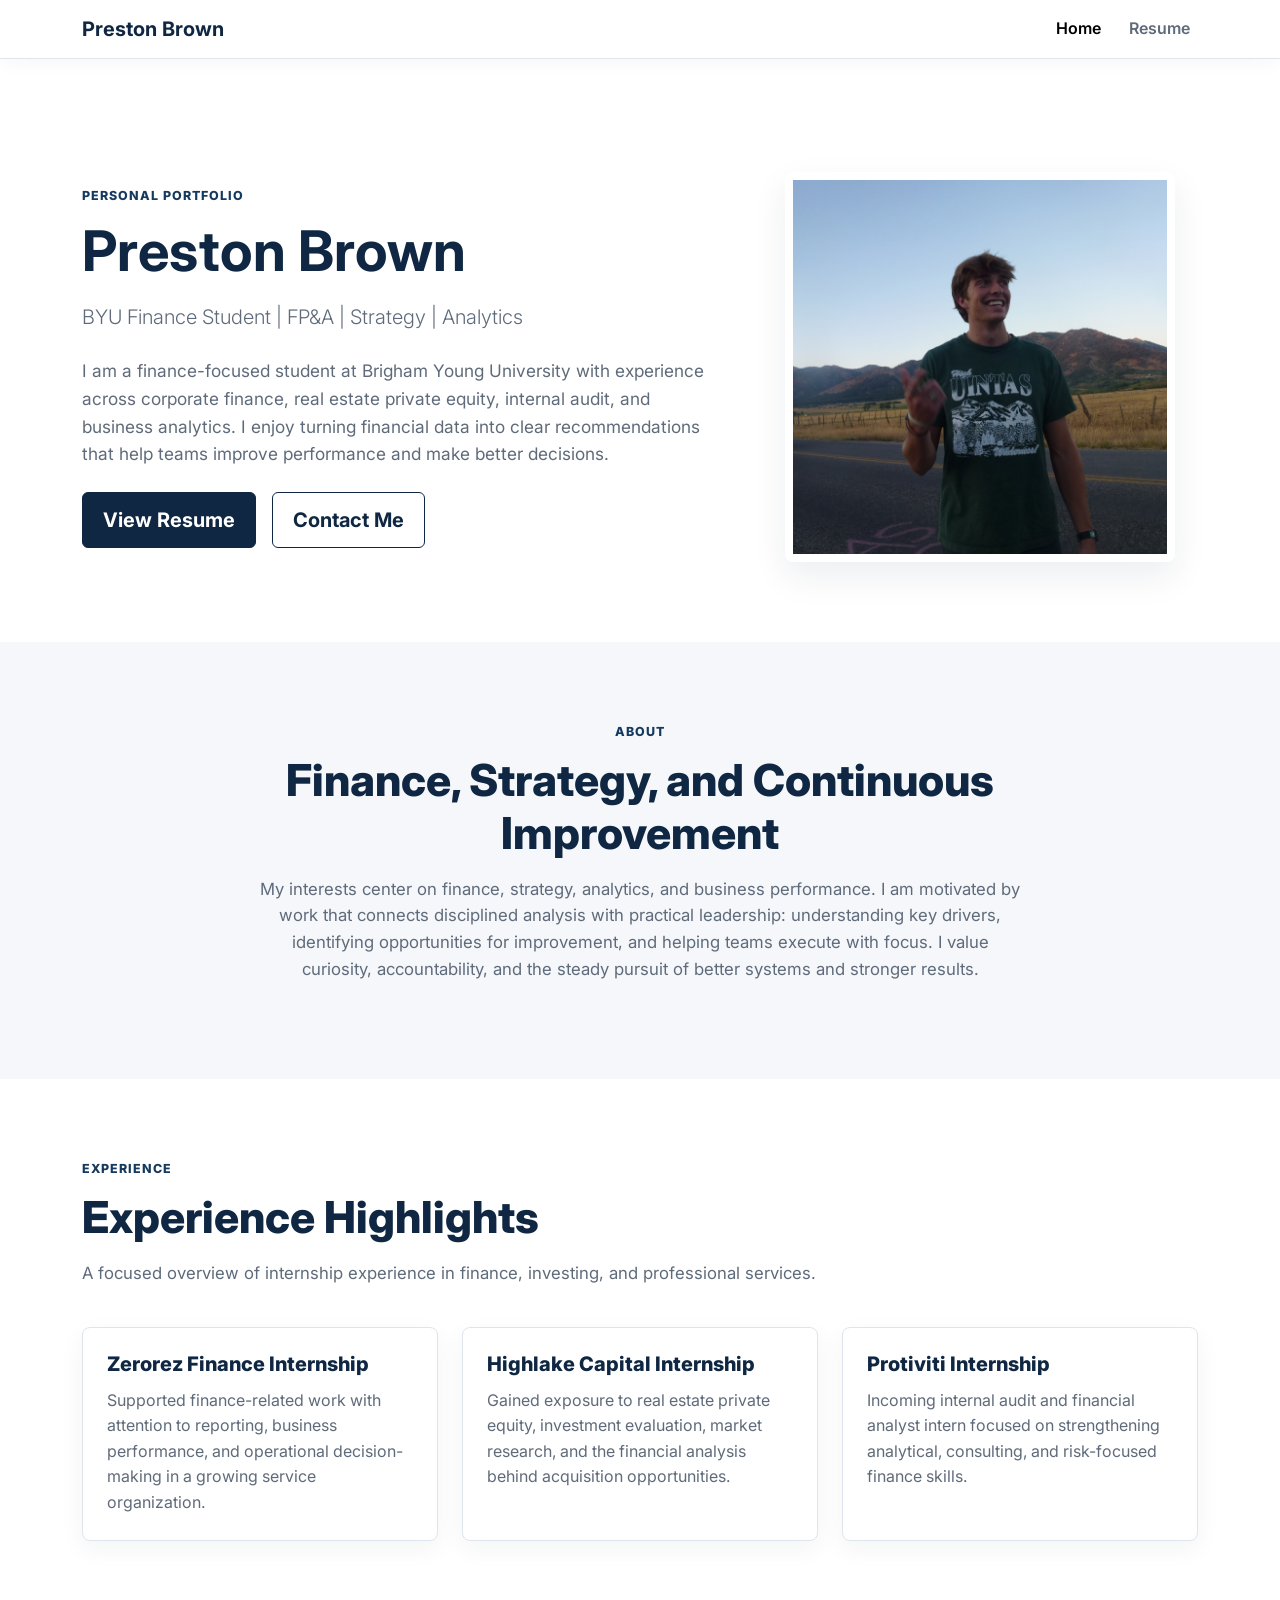
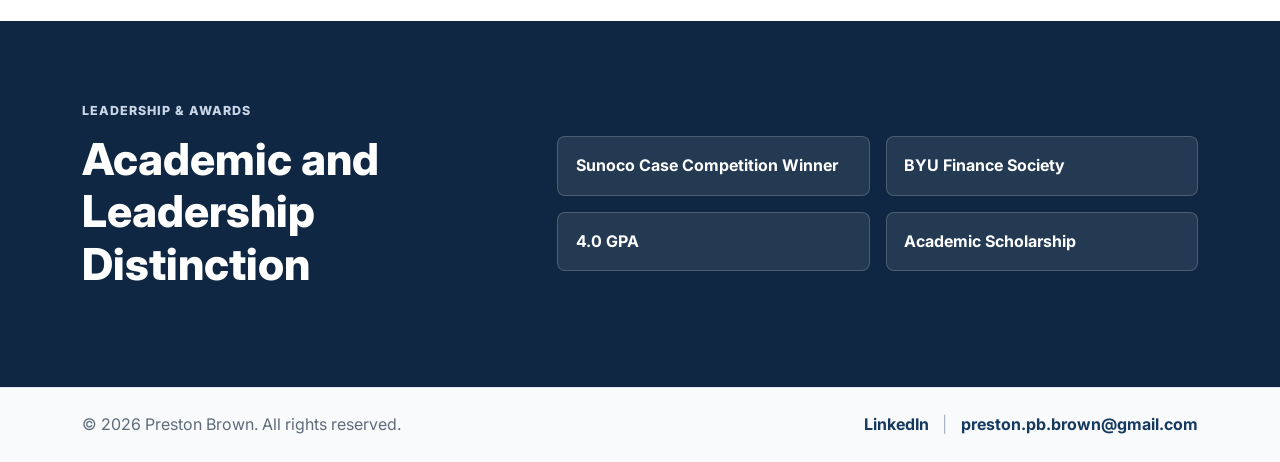
==== index.html @ 59c00f9d "updated web" ====
<!DOCTYPE html>
<html lang="en">
<head>
  <meta charset="UTF-8">
  <meta name="viewport" content="width=device-width, initial-scale=1.0">
  <meta name="description" content="Preston Brown is a BYU finance student focused on FP&A, strategy, analytics, and business performance.">
  <title>Preston Brown | BYU Finance Student</title>

  <!-- Google Font: Inter -->
  <link rel="preconnect" href="https://fonts.googleapis.com">
  <link rel="preconnect" href="https://fonts.gstatic.com" crossorigin>
  <link href="https://fonts.googleapis.com/css2?family=Inter:wght@400;500;600;700;800&display=swap" rel="stylesheet">

  <!-- Bootstrap 5 CSS -->
  <link href="https://cdn.jsdelivr.net/npm/bootstrap@5.3.3/dist/css/bootstrap.min.css" rel="stylesheet">

  <!-- Shared site stylesheet -->
  <link rel="stylesheet" href="css/styles.css">
</head>
<body>
  <!-- Main navigation -->
  <nav class="navbar navbar-expand-lg navbar-light bg-white fixed-top site-navbar">
    <div class="container">
      <a class="navbar-brand fw-bold" href="index.html">Preston Brown</a>
      <button class="navbar-toggler" type="button" data-bs-toggle="collapse" data-bs-target="#mainNav" aria-controls="mainNav" aria-expanded="false" aria-label="Toggle navigation">
        <span class="navbar-toggler-icon"></span>
      </button>

      <div class="collapse navbar-collapse" id="mainNav">
        <ul class="navbar-nav ms-auto">
          <li class="nav-item">
            <a class="nav-link active" aria-current="page" href="index.html">Home</a>
          </li>
          <li class="nav-item">
            <a class="nav-link" href="resume.html">Resume</a>
          </li>
        </ul>
      </div>
    </div>
  </nav>

  <main>
    <!-- Hero section -->
    <section class="hero-section">
      <div class="container">
        <div class="row align-items-center g-5">
          <div class="col-lg-7">
            <p class="eyebrow">Personal Portfolio</p>
            <h1 class="display-4 fw-bold text-navy mb-3">Preston Brown</h1>
            <p class="lead text-slate mb-4">BYU Finance Student | FP&amp;A | Strategy | Analytics</p>
            <p class="hero-copy mb-4">
              I am a finance-focused student at Brigham Young University with experience across corporate finance,
              real estate private equity, internal audit, and business analytics. I enjoy turning financial data into
              clear recommendations that help teams improve performance and make better decisions.
            </p>
            <div class="d-flex flex-column flex-sm-row gap-3">
              <a class="btn btn-primary btn-lg" href="resume.html">View Resume</a>
              <a class="btn btn-outline-primary btn-lg" href="mailto:preston.pb.brown@gmail.com">Contact Me</a>
            </div>
          </div>
          <div class="col-lg-5 text-center">
            <img class="profile-photo img-fluid" src="assets/images/profile_photo.JPG" alt="Professional headshot of Preston Brown">
          </div>
        </div>
      </div>
    </section>

    <!-- About section -->
    <section class="section-padding bg-light-soft">
      <div class="container">
        <div class="row justify-content-center">
          <div class="col-lg-9 text-center">
            <p class="eyebrow">About</p>
            <h2 class="section-title">Finance, Strategy, and Continuous Improvement</h2>
            <p class="section-copy mx-auto">
              My interests center on finance, strategy, analytics, and business performance. I am motivated by work
              that connects disciplined analysis with practical leadership: understanding key drivers, identifying
              opportunities for improvement, and helping teams execute with focus. I value curiosity, accountability,
              and the steady pursuit of better systems and stronger results.
            </p>
          </div>
        </div>
      </div>
    </section>

    <!-- Experience highlights section -->
    <section class="section-padding">
      <div class="container">
        <div class="row mb-4">
          <div class="col-lg-8">
            <p class="eyebrow">Experience</p>
            <h2 class="section-title">Experience Highlights</h2>
            <p class="section-copy">
              A focused overview of internship experience in finance, investing, and professional services.
            </p>
          </div>
        </div>

        <div class="row g-4">
          <div class="col-md-6 col-lg-4">
            <article class="card h-100 highlight-card">
              <div class="card-body">
                <h3 class="card-title h5">Zerorez Finance Internship</h3>
                <p class="card-text">
                  Supported finance-related work with attention to reporting, business performance, and operational
                  decision-making in a growing service organization.
                </p>
              </div>
            </article>
          </div>

          <div class="col-md-6 col-lg-4">
            <article class="card h-100 highlight-card">
              <div class="card-body">
                <h3 class="card-title h5">Highlake Capital Internship</h3>
                <p class="card-text">
                  Gained exposure to real estate private equity, investment evaluation, market research, and the
                  financial analysis behind acquisition opportunities.
                </p>
              </div>
            </article>
          </div>

          <div class="col-md-6 col-lg-4">
            <article class="card h-100 highlight-card">
              <div class="card-body">
                <h3 class="card-title h5">Protiviti Internship</h3>
                <p class="card-text">
                  Incoming internal audit and financial analyst intern focused on strengthening analytical,
                  consulting, and risk-focused finance skills.
                </p>
              </div>
            </article>
          </div>
        </div>
      </div>
    </section>

    <!-- Leadership and awards section -->
    <section class="section-padding bg-navy text-white">
      <div class="container">
        <div class="row align-items-center g-4">
          <div class="col-lg-5">
            <p class="eyebrow eyebrow-light">Leadership &amp; Awards</p>
            <h2 class="section-title text-white">Academic and Leadership Distinction</h2>
          </div>
          <div class="col-lg-7">
            <div class="row g-3">
              <div class="col-sm-6">
                <div class="award-item">Sunoco Case Competition Winner</div>
              </div>
              <div class="col-sm-6">
                <div class="award-item">BYU Finance Society</div>
              </div>
              <div class="col-sm-6">
                <div class="award-item">4.0 GPA</div>
              </div>
              <div class="col-sm-6">
                <div class="award-item">Academic Scholarship</div>
              </div>
            </div>
          </div>
        </div>
      </div>
    </section>
  </main>

  <!-- Site footer -->
  <footer class="site-footer">
    <div class="container">
      <div class="row align-items-center gy-3">
        <div class="col-md-6">
          <p class="mb-0">&copy; 2026 Preston Brown. All rights reserved.</p>
        </div>
        <div class="col-md-6 text-md-end">
          <a href="https://www.linkedin.com/in/preston-brown-3116023a7/" target="_blank" rel="noopener">LinkedIn</a>
          <span class="footer-divider">|</span>
          <a href="mailto:preston.pb.brown@gmail.com">preston.pb.brown@gmail.com</a>
        </div>
      </div>
    </div>
  </footer>

  <!-- Bootstrap JavaScript bundle -->
  <script src="https://cdn.jsdelivr.net/npm/bootstrap@5.3.3/dist/js/bootstrap.bundle.min.js"></script>
  <script src="js/main.js"></script>
</body>
</html>
---- css/styles.css ----
/* Global design tokens */
:root {
  --navy: #0f2742;
  --navy-soft: #16395f;
  --slate: #5f6b7a;
  --light-gray: #f5f7fa;
  --border: #dfe5ec;
  --white: #ffffff;
  --shadow: 0 14px 35px rgba(15, 39, 66, 0.08);
}

/* Base page styles */
html {
  scroll-behavior: smooth;
}

body {
  color: #1f2937;
  background: var(--white);
  font-family: "Inter", Arial, sans-serif;
  line-height: 1.6;
  padding-top: 76px;
}

a {
  color: var(--navy-soft);
  text-decoration: none;
}

a:hover {
  color: var(--navy);
  text-decoration: underline;
}

/* Navigation */
.site-navbar {
  border-bottom: 1px solid var(--border);
  box-shadow: 0 4px 18px rgba(15, 39, 66, 0.04);
}

.navbar-brand {
  color: var(--navy);
  letter-spacing: 0;
}

.nav-link {
  color: var(--slate);
  font-weight: 600;
  margin-left: 0.75rem;
}

.nav-link:hover,
.nav-link.active {
  color: var(--navy);
}

/* Shared utilities */
.text-navy {
  color: var(--navy);
}

.text-slate {
  color: var(--slate);
}

.bg-light-soft {
  background: var(--light-gray);
}

.bg-navy {
  background: var(--navy);
}

.section-padding {
  padding: 5rem 0;
}

.section-title {
  color: var(--navy);
  font-size: clamp(2rem, 4vw, 2.75rem);
  font-weight: 800;
  margin-bottom: 1rem;
}

.section-copy {
  color: var(--slate);
  font-size: 1.05rem;
  max-width: 760px;
}

.eyebrow {
  color: var(--navy-soft);
  font-size: 0.78rem;
  font-weight: 800;
  letter-spacing: 0.08em;
  margin-bottom: 0.75rem;
  text-transform: uppercase;
}

.eyebrow-light {
  color: #c9d7e8;
}

/* Buttons */
.btn {
  border-radius: 6px;
  font-weight: 700;
  padding: 0.75rem 1.25rem;
}

.btn-primary {
  background: var(--navy);
  border-color: var(--navy);
}

.btn-primary:hover,
.btn-primary:focus {
  background: var(--navy-soft);
  border-color: var(--navy-soft);
}

.btn-outline-primary {
  color: var(--navy);
  border-color: var(--navy);
}

.btn-outline-primary:hover,
.btn-outline-primary:focus {
  background: var(--navy);
  border-color: var(--navy);
}

/* Home page */
.hero-section {
  padding: 6rem 0 5rem;
}

.hero-copy {
  color: var(--slate);
  font-size: 1.08rem;
  max-width: 680px;
}

.profile-photo {
  aspect-ratio: 1 / 1;
  border: 8px solid var(--white);
  border-radius: 8px;
  box-shadow: var(--shadow);
  max-width: 390px;
  object-fit: cover;
  width: 100%;
}

.highlight-card {
  border: 1px solid var(--border);
  border-radius: 8px;
  box-shadow: 0 8px 24px rgba(15, 39, 66, 0.05);
  transition: box-shadow 180ms ease, transform 180ms ease;
}

.highlight-card:hover {
  box-shadow: var(--shadow);
  transform: translateY(-4px);
}

.highlight-card .card-body {
  padding: 1.5rem;
}

.highlight-card .card-title {
  color: var(--navy);
  font-weight: 800;
  margin-bottom: 0.75rem;
}

.highlight-card .card-text {
  color: var(--slate);
  margin-bottom: 0;
}

.award-item {
  background: rgba(255, 255, 255, 0.09);
  border: 1px solid rgba(255, 255, 255, 0.18);
  border-radius: 8px;
  color: var(--white);
  font-weight: 700;
  padding: 1rem 1.1rem;
}

/* Resume page */
.resume-header {
  background: var(--light-gray);
  border-bottom: 1px solid var(--border);
  padding: 4.5rem 0 3.5rem;
}

.resume-panel {
  background: var(--white);
  border: 1px solid var(--border);
  border-radius: 8px;
  box-shadow: var(--shadow);
  padding: 2rem;
}

.resume-section {
  border-bottom: 1px solid var(--border);
  margin-bottom: 2rem;
  padding-bottom: 2rem;
}

.resume-section:last-child {
  border-bottom: 0;
  padding-bottom: 0;
}

.resume-section h2 {
  color: var(--navy);
  font-size: 1.25rem;
  font-weight: 800;
  margin-bottom: 1.25rem;
  text-transform: uppercase;
}

.resume-item {
  margin-bottom: 1.25rem;
}

.resume-item:last-child {
  margin-bottom: 0;
}

.resume-item h3,
.resume-list-card h3 {
  color: #1f2937;
  font-size: 1.05rem;
  font-weight: 800;
  margin-bottom: 0.25rem;
}

.resume-subtitle,
.resume-meta {
  color: var(--slate);
  font-weight: 600;
  margin-bottom: 0.5rem;
}

.resume-meta {
  white-space: nowrap;
}

.resume-section ul {
  color: var(--slate);
  margin-bottom: 0;
  padding-left: 1.2rem;
}

.resume-section li + li {
  margin-top: 0.35rem;
}

.resume-list-card {
  background: var(--light-gray);
  border: 1px solid var(--border);
  border-radius: 8px;
  height: 100%;
  padding: 1.25rem;
}

.tag-list {
  display: flex;
  flex-wrap: wrap;
  gap: 0.6rem;
}

.tag-list span {
  background: var(--white);
  border: 1px solid var(--border);
  border-radius: 999px;
  color: var(--navy);
  font-size: 0.92rem;
  font-weight: 700;
  padding: 0.45rem 0.75rem;
}

/* Footer */
.site-footer {
  background: #f8fafc;
  border-top: 1px solid var(--border);
  color: var(--slate);
  padding: 1.5rem 0;
}

.site-footer a {
  font-weight: 700;
}

.footer-divider {
  color: #a8b3c2;
  margin: 0 0.6rem;
}

/* Responsive refinements */
@media (max-width: 991.98px) {
  .nav-link {
    margin-left: 0;
    padding: 0.6rem 0;
  }

  .hero-section {
    padding: 4.5rem 0;
  }
}

@media (max-width: 767.98px) {
  body {
    padding-top: 70px;
  }

  .section-padding {
    padding: 3.5rem 0;
  }

  .hero-section,
  .resume-header {
    padding: 3.5rem 0;
  }

  .resume-panel {
    padding: 1.35rem;
  }

  .footer-divider {
    display: none;
  }

  .site-footer a {
    display: block;
    margin-top: 0.35rem;
  }
}
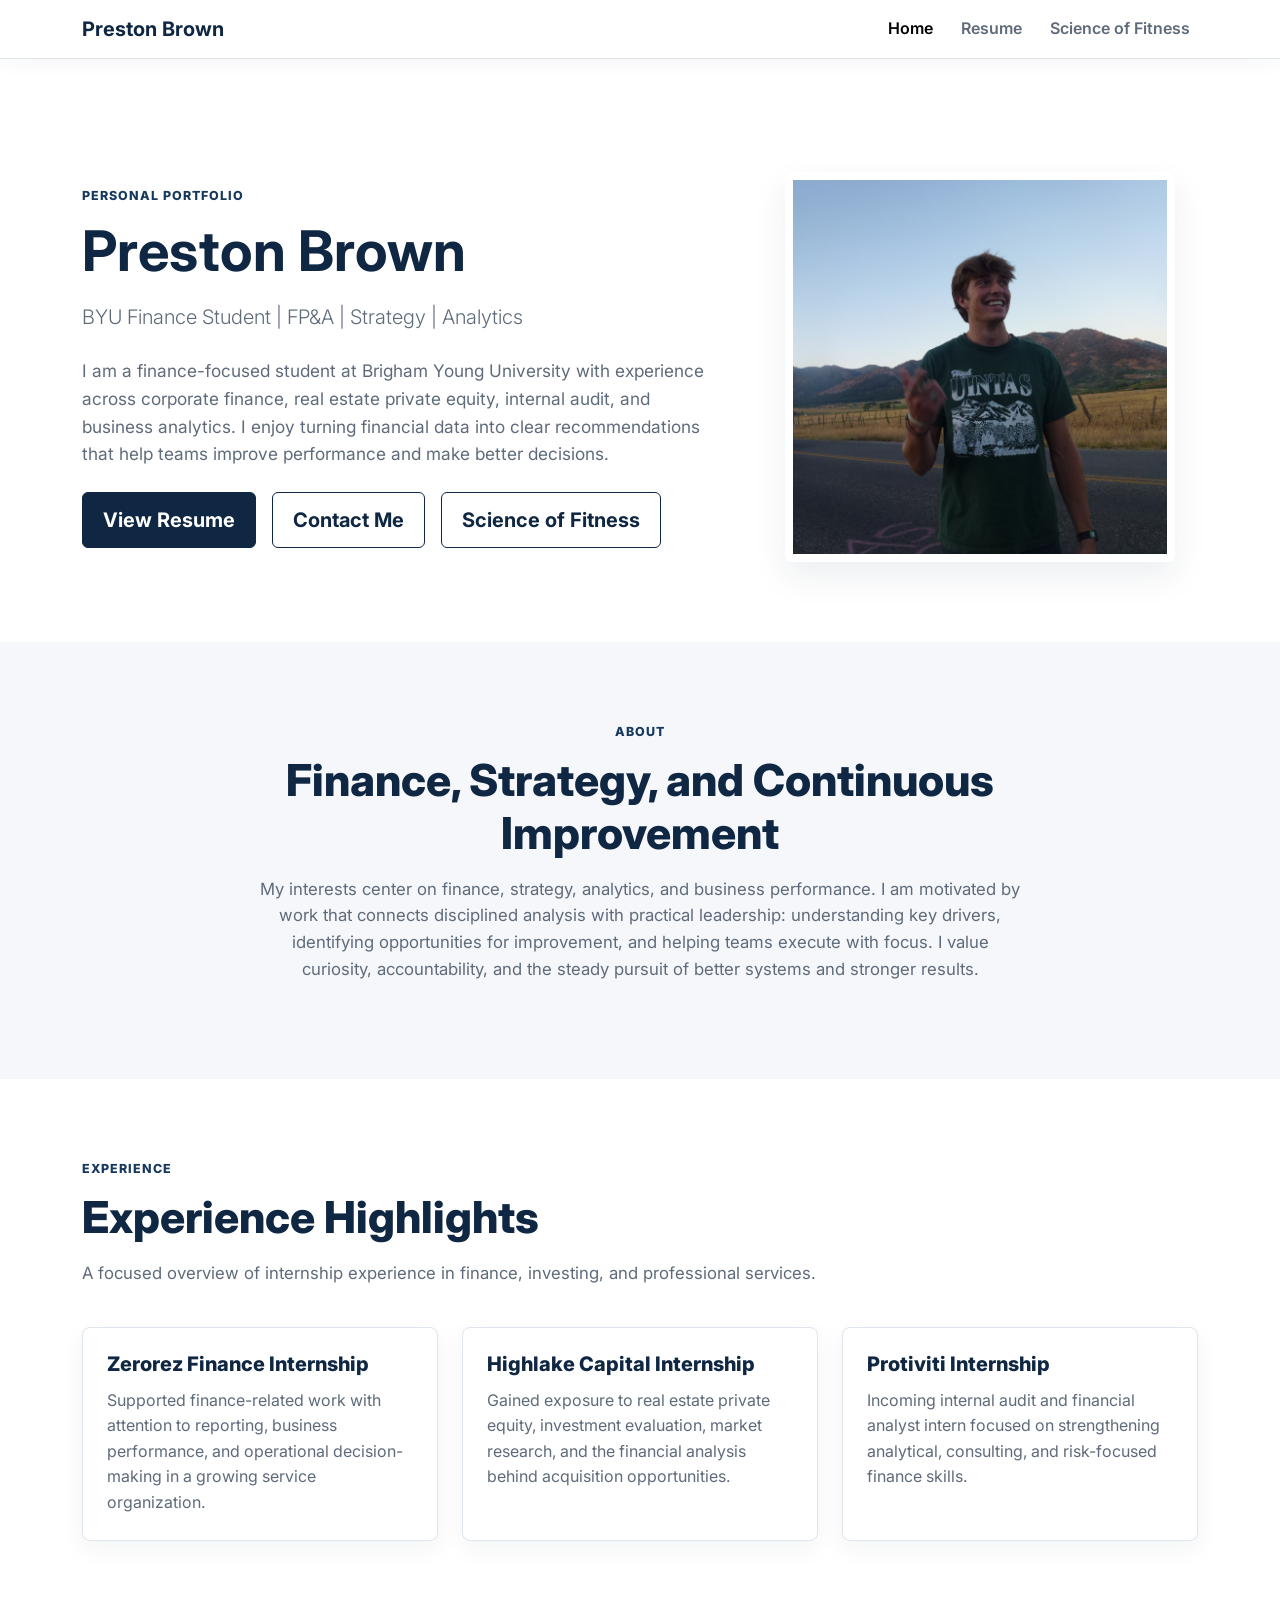
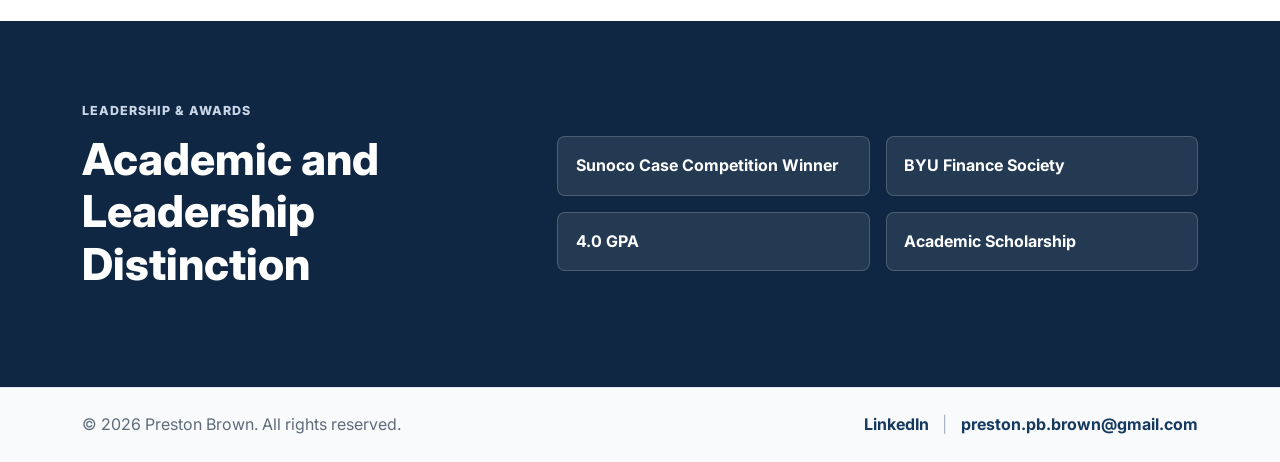
==== commit 6fefd251: "updated scratch page and app" ====
--- a/index.html
+++ b/index.html
@@ -34,6 +34,9 @@
           <li class="nav-item">
             <a class="nav-link" href="resume.html">Resume</a>
           </li>
+          <li class="nav-item">
+            <a class="nav-link" href="scratch/scratch.html">Science of Fitness</a>
+          </li>
         </ul>
       </div>
     </div>
@@ -56,6 +59,7 @@
             <div class="d-flex flex-column flex-sm-row gap-3">
               <a class="btn btn-primary btn-lg" href="resume.html">View Resume</a>
               <a class="btn btn-outline-primary btn-lg" href="mailto:preston.pb.brown@gmail.com">Contact Me</a>
+              <a class="btn btn-outline-primary btn-lg" href="scratch/scratch.html">Science of Fitness</a>
             </div>
           </div>
           <div class="col-lg-5 text-center">
